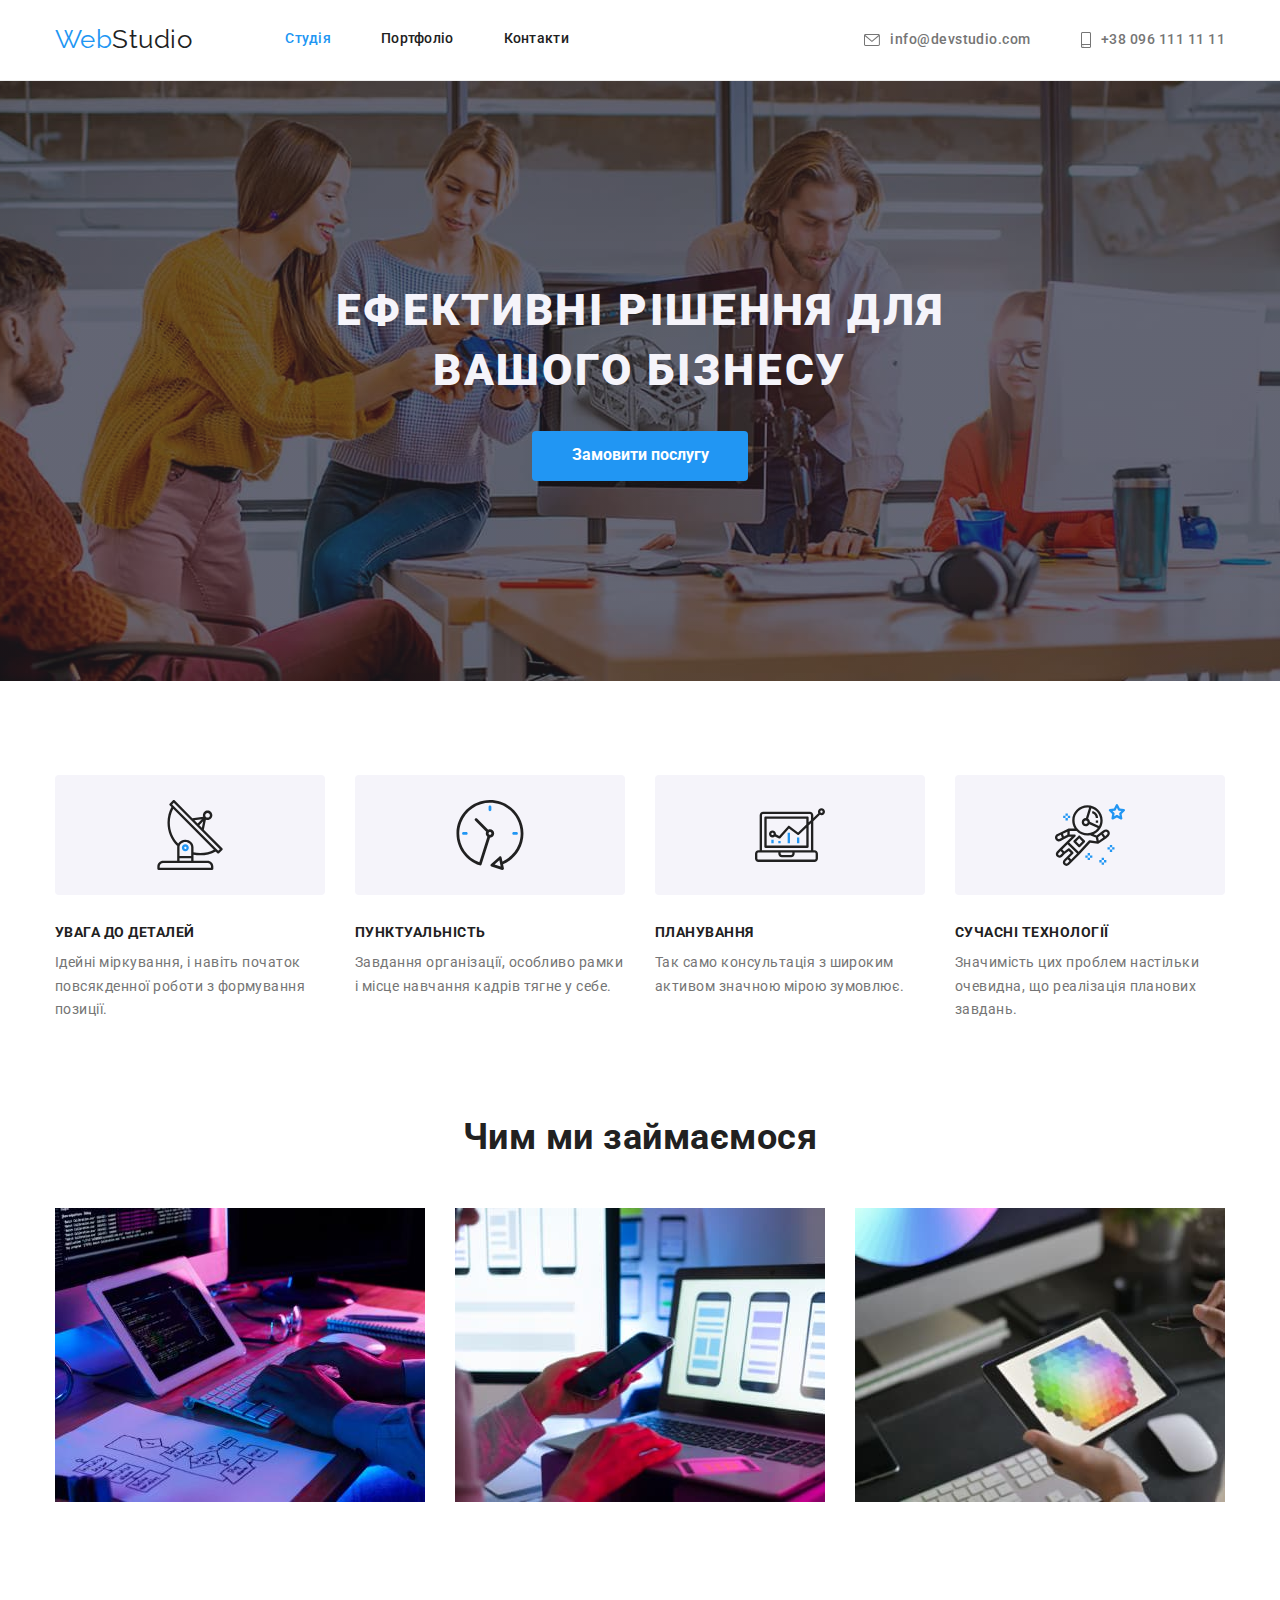
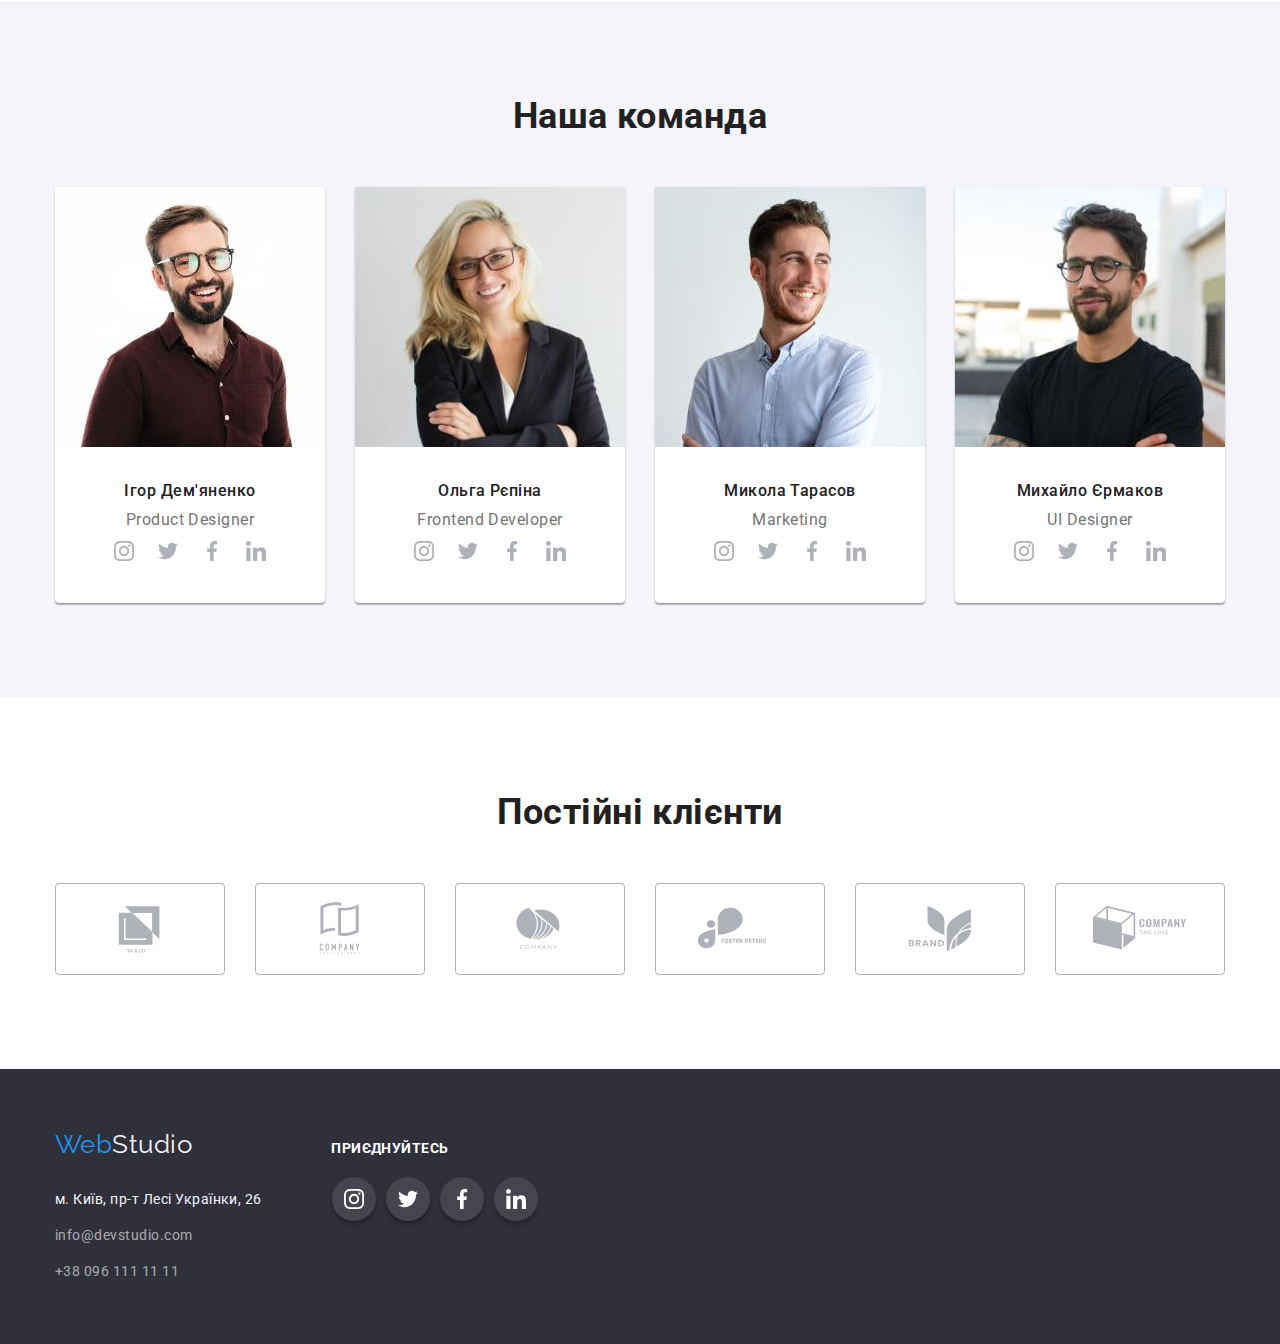
==== index.html @ 3d434c0c "Initial commit" ====
<!DOCTYPE html>
<html lang="uk">
  <head>
    <meta charset="UTF-8" />
    <meta http-equiv="X-UA-Compatible" content="IE=edge" />
    <meta name="viewport" content="width=device-width, initial-scale=1.0" />
    <title>Document</title>
    <link rel="preconnect" href="https://fonts.googleapis.com" />
    <link rel="preconnect" href="https://fonts.gstatic.com" crossorigin />
    <link
      href="https://fonts.googleapis.com/css2?family=Raleway:wght@700&family=Roboto:wght@400;500;700;900&display=swap"
      rel="stylesheet"
    />
    <link
      rel="stylesheet"
      href="https://cdnjs.cloudflare.com/ajax/libs/modern-normalize/1.1.0/modern-normalize.min.css"
    />

    <link rel="stylesheet" href="./css/styles.css" />
  </head>
  <body class="page">
    <!--  Шапка сайту -->

    <header class="page-header">
      <div class="container main-div">
        <nav class="main-nav">
          <a href="index.html" class="logo">Web<span class="log-studio">Studio</span></a>

          <ul class="site-nav list">
            <li class="item"><a href="" class="link current">Студія</a></li>
            <li class="item"><a href="./portfolio.html" class="link">Портфоліо</a></li>
            <li class="item"><a href="" class="link">Контакти</a></li>
          </ul>
        </nav>

        <ul class="contacts list">
          <li class="item">
            <a href="" class="icon-contacts">
              <svg class="icon-envelope">
                <use href="./images/icons.svg#icon-envelop"></use>
              </svg>
              info@devstudio.com
            </a>
            <a href="mailto:info@devstudio.com" class="contacts-link"></a>
          </li>

          <li class="item">
            <a href="" class="icon-contacts">
              <svg class="icon-smartphone">
                <use href="./images/icons.svg#smartphone"></use>
              </svg>
              +38 096 111 11 11
            </a>
            <!-- <a href="tel:+380961111111" class="contacts-link"></a> -->
          </li>
        </ul>
      </div>
    </header>

    <main>
      <!--Hero-->

      <section class="hero">
        <div class="container">
          <h1 class="hero-title">Ефективні рішення для вашого бізнесу</h1>
          <button type="button" class="button-primary">Замовити послугу</button>
        </div>
      </section>
      <!--Управління цілями-->
      <section class="section-feature">
        <div class="container">
          <ul class="feature-list list">
            <li class="item">
              <div class="icon-element">
                <svg class="icon-antenna" width="70px" height="70px">
                  <use href="./images/icons.svg#antenna"></use>
                </svg>
              </div>
              <h2 class="title">УВАГА ДО ДЕТАЛЕЙ</h2>
              <p class="text">
                Ідейні міркування, і навіть початок повсякденної роботи з формування позиції.
              </p>
            </li>
            <li class="item">
              <div class="icon-element">
                <svg class="icon-clock" width="70px">
                  <use href="./images/icons.svg#clock"></use>
                </svg>
              </div>
              <h2 class="title">ПУНКТУАЛЬНІСТЬ</h2>
              <p class="text">
                Завдання організації, особливо рамки і місце навчання кадрів тягне у себе.
              </p>
            </li>
            <li class="item">
              <div class="icon-element">
                <svg class="icon-diagram" width="70px">
                  <use href="./images/icons.svg#diagram"></use>
                </svg>
              </div>
              <h2 class="title">ПЛАНУВАННЯ</h2>
              <p class="text">Так само консультація з широким активом значною мірою зумовлює.</p>
            </li>
            <li class="item">
              <div class="icon-element">
                <svg class="icon-astronaut" width="70px">
                  <use href="./images/icons.svg#astronaut"></use>
                </svg>
              </div>
              <h2 class="title">СУЧАСНІ ТЕХНОЛОГІЇ</h2>
              <p class="text">
                Значимість цих проблем настільки очевидна, що реалізація планових завдань.
              </p>
            </li>
          </ul>
        </div>
      </section>

      <!--Work-->

      <section class="section-work">
        <div class="container">
          <h3 class="section-title">Чим ми займаємося</h3>
          <ul class="work list">
            <li class="item">
              <img src="./images/box_1.jpg" alt="блок-схема" width="370" />
            </li>
            <li class="item">
              <img src="./images/box_2.jpg" alt="застосунок для телефону" width="370" />
            </li>
            <li class="item">
              <img src="./images/box_3.jpg" alt="веб дизайн" width="370" />
            </li>
          </ul>
        </div>
      </section>
      <!--Team-list-->
      <section class="section-team">
        <div class="container">
          <h3 class="section-title">Наша команда</h3>
          <ul class="team-list list">
            <li class="item item-team">
              <img src="./images/img.jpg" alt="Product Designer" width="270" />
              <h3 class="title">Ігор Дем'яненко</h3>
              <p class="text">Product Designer</p>
              <div class="icon-list">
                <a href="" class="icon-social">
                  <svg class="icon-instagram" width="20px">
                    <use href="./images/icons.svg#instagram"></use>
                  </svg>
                </a>
                <a href="" class="icon-social">
                  <svg class="icon-twitter" width="20px">
                    <use href="./images/icons.svg#twitter"></use>
                  </svg>
                </a>
                <a href="" class="icon-social">
                  <svg class="icon-facebook" width="20px">
                    <use href="./images/icons.svg#facebook"></use>
                  </svg>
                </a>
                <a href="" class="icon-social">
                  <svg class="icon-linkedin" width="20px">
                    <use href="./images/icons.svg#linkedin"></use>
                  </svg>
                </a>
              </div>
            </li>
            <li class="item item-team">
              <img src="./images/img_1.jpg" alt="Ольга Рєпіна" width="270" />
              <h3 class="title">Ольга Рєпіна</h3>
              <p class="text">Frontend Developer</p>
              <div class="icon-list">
                <a href="" class="icon-social">
                  <svg class="icon-instagram" width="20px">
                    <use href="./images/icons.svg#instagram"></use>
                  </svg>
                </a>
                <a href="" class="icon-social">
                  <svg class="icon-twitter" width="20px">
                    <use href="./images/icons.svg#twitter"></use>
                  </svg>
                </a>
                <a href="" class="icon-social">
                  <svg class="icon-facebook" width="20px">
                    <use href="./images/icons.svg#facebook"></use>
                  </svg>
                </a>
                <a href="" class="icon-social">
                  <svg class="icon-linkedin" width="20px">
                    <use href="./images/icons.svg#linkedin"></use>
                  </svg>
                </a>
              </div>
            </li>
            <li class="item item-team">
              <img src="./images/img_2.jpg" alt="Микола Тарасов" width="270" />
              <h3 class="title">Микола Тарасов</h3>
              <p class="text">Marketing</p>
              <div class="icon-list">
                <a href="" class="icon-social">
                  <svg class="icon-instagram" width="20px">
                    <use href="./images/icons.svg#instagram"></use>
                  </svg>
                </a>
                <a href="" class="icon-social">
                  <svg class="icon-twitter" width="20px">
                    <use href="./images/icons.svg#twitter"></use>
                  </svg>
                </a>
                <a href="" class="icon-social">
                  <svg class="icon-facebook" width="20px">
                    <use href="./images/icons.svg#facebook"></use>
                  </svg>
                </a>
                <a href="" class="icon-social">
                  <svg class="icon-linkedin" width="20px">
                    <use href="./images/icons.svg#linkedin"></use>
                  </svg>
                </a>
              </div>
            </li>
            <li class="item item-team">
              <img src="./images/img_3.jpg" alt="Михайло Єрмаков" width="270" />
              <h3 class="title">Михайло Єрмаков</h3>
              <p class="text">UI Designer</p>
              <div class="icon-list">
                <a href="" class="icon-social">
                  <svg class="icon-instagram" width="20px">
                    <use href="./images/icons.svg#instagram"></use>
                  </svg>
                </a>
                <a href="" class="icon-social">
                  <svg class="icon-twitter" width="20px">
                    <use href="./images/icons.svg#twitter"></use>
                  </svg>
                </a>
                <a href="" class="icon-social">
                  <svg class="icon-facebook" width="20px">
                    <use href="./images/icons.svg#facebook"></use>
                  </svg>
                </a>
                <a href="" class="icon-social">
                  <svg class="icon-linkedin" width="20px">
                    <use href="./images/icons.svg#linkedin"></use>
                  </svg>
                </a>
              </div>
            </li>
          </ul>
        </div>
      </section>

      <!--Clients-->
      <section class="section-client">
        <div class="container">
          <h3 class="section-title">Постійні клієнти</h3>
          <ul class="client-list list">
            <li class="icon-item">
              <a href="" class="link-icon">
                <svg class="icon-client" width="41px" height="47px">
                  <use href="./images/icons.svg#Client1"></use>
                </svg>
              </a>
            </li>
            <li class="icon-item">
              <a href="" class="link-icon">
                <svg class="icon-client"><use href="./images/icons.svg#Client2"></use></svg>
              </a>
            </li>
            <li class="icon-item">
              <a href="" class="link-icon">
                <svg class="icon-client"><use href="./images/icons.svg#Client3"></use></svg>
              </a>
            </li>
            <li class="icon-item">
              <a href="" class="link-icon">
                <svg class="icon-client"><use href="./images/icons.svg#Client4"></use></svg>
              </a>
            </li>
            <li class="icon-item">
              <a href="" class="link-icon">
                <svg class="icon-client"><use href="./images/icons.svg#Client5"></use></svg>
              </a>
            </li>
            <li class="icon-item">
              <a href="" class="link-icon">
                <svg class="icon-client"><use href="./images/icons.svg#Client6"></use></svg>
              </a>
            </li>
          </ul>
        </div>
      </section>
    </main>
    <!--Футер-->
    <footer class="footer">
      <div class="container">
        <div class="container-address">
          <a href="index.html" class="logo">Web<span class="logo-studio">Studio</span></a>

          <address class="address-title">
            <p class="footer-title">м. Київ, пр-т Лесі Українки, 26</p>
            <ul class="contact list">
              <li class="item">
                <a href="malito:info@devstudio.com" class="contact-link">info@devstudio.com</a>
              </li>
              <li class="item">
                <a href="tel:+380961111111" class="contact-link">+38 096 111 11 11</a>
              </li>
            </ul>
          </address>
        </div>

        <div class="container-icon">
          <p class="text-footer-icon">приєднуйтесь</p>
          <ul class="list-icon-footer list">
            <li class="item-footer-icon">
              <a href="" class="footer-link-icon">
                <svg class="instagramfooter" width="20">
                  <use href="./images/icons.svg#instagramFooter"></use>
                </svg>
              </a>
            </li>
            <li class="item-footer-icon">
              <a href="" class="footer-link-icon">
                <svg class="twitterfooter" width="20">
                  <use href="./images/icons.svg#twitterFooter"></use>
                </svg>
              </a>
            </li>
            <li class="item-footer-icon">
              <a href="" class="footer-link-icon">
                <svg class="facebookfooter" width="20">
                  <use href="./images/icons.svg#facebookFooter"></use>
                </svg>
              </a>
            </li>
            <li class="item-footer-icon">
              <a href="" class="footer-link-icon">
                <svg class="linkedinfooter" width="20">
                  <use href="./images/icons.svg#linkedinFooter"></use>
                </svg>
              </a>
            </li>
          </ul>
        </div>
      </div>
    </footer>
  </body>
</html>
---- css/styles.css ----
html {
  box-sizing: border-box;
}
*,
*::before,
*::after {
  box-sizing: inherit;
}

:root {
  --primary-text-color: #212121;
  --title-text-color: #757575;
  --accent-color: #2196f3;
  --primary-bg-color: #f5f4fa;
}

body {
  background-color: #ffffff;
  color: var(--primary-text-color);
  font-family: 'Roboto', sans-serif;
  letter-spacing: 0.03em;
}
/* Утіліти */

.list {
  padding: 0;
  margin: 0;
  list-style: none;
}

/* колір основного тексту чорний #212121 */
/* другорядний колір тексту білий #FFFFFF */
/* другорядний колір тексту #757575 */
/* другорядний колір тексту rgba(255, 255, 255, 0.6) */
/* акцент Голубий #2196F3 */

.container {
  padding-right: 15px;
  padding-left: 15px;
  margin-left: auto;
  margin-right: auto;
  width: 1200px;
}

.page-header {
  background-color: #ffffff;
  border-bottom: 1px solid #ececec;
}

/* Main div */
.main-div {
  display: flex;
  align-items: center;
}
.main-nav {
  display: flex;
  padding-top: 24px;
  padding-bottom: 25px;
  align-items: center;
}
/* Site nav */

.logo {
  color: var(--accent-color);
  font-family: 'Raleway', cursive;
  font-size: 26px;
  line-height: 1.19;
  text-decoration: none;
}
.log-studio {
  color: var(--primary-text-color);
}
.link {
  text-decoration: none;
}
.site-nav {
  display: flex;
  margin-left: 93px;
}
.site-nav .item {
  margin-right: 50px;
}

.site-nav .link {
  display: flex;

  color: var(--primary-text-color);
  font-family: inherit;
  font-weight: 500;
  font-size: 14px;
  line-height: 1.14;
  letter-spacing: 0.02em;
  text-decoration: none;
}
.site-nav .link:hover,
.site-nav .link:focus {
  color: var(--accent-color);
}

.site-nav .link.current {
  color: var(--accent-color);
}

/* Contacts */

.contacts {
  display: flex;
  align-items: center;
  margin-left: auto;
  cursor: pointer;
}
.contacts .item + .item {
  margin-left: 50px;
}

.icon-contacts {
  display: flex;
  align-items: center;
  color: var(--title-text-color);
  fill: var(--title-text-color);
  font-family: inherit;
  font-weight: 500;
  font-size: 14px;
  line-height: 1.14;
  letter-spacing: 2%;
  text-decoration: none;
}
/* .contacts .contacts-link:hover,
.contacts .contacts-link:focus {
  color: var(--accent-color);
} */
/* .contacts .item {
  display: flex;
  align-items: center;
} */
/* .contacts .item:hover {
  color: var(--accent-color);
} */
/* .item .contacts-link {
  fill: var(--title-text-color);
} */
/* .icon-envelope:hover,
.icon-envelope:focus {
  fill: var(--accent-color);
} */

.icon-contacts:hover {
  fill: var(--accent-color);
}
.icon-contacts .icon-envelop:hover {
  fill: var(--accent-color);
}

.icon-contacts .icon-smartphone:hover {
  fill: var(--accent-color);
}
.icon-contacts:hover {
  color: var(--accent-color);
}
.icon-smartphone {
  fill: #757575;
  margin-right: 10px;
  width: 10px;
  height: 16px;
}
.icon-envelope {
  fill: #757575;
  margin-right: 10px;
  width: 16px;
  height: 12px;
}

/* .contacts .item {
  display: flex;
  align-items: center;
  justify-content: center;
} */

/* hero*/
.hero {
  padding-bottom: 200px;
  padding-top: 200px;
  margin-top: 0;
  text-align: center;
  background-color: #2f303a;
  max-width: 1600px;
  height: 600px;
  margin-left: auto;
  margin-right: auto;
  background-image: linear-gradient(to right, rgba(47, 48, 58, 0.4), rgba(47, 48, 58, 0.4)),
    url('../images/hero.jpg');

  background-repeat: no-repeat;
  background-position: center;
  background-size: cover;
}
.hero .container {
  /* background-color: #2f303a; */
}

.hero-title {
  display: block;
  margin: 0 auto 30px;
  max-width: 696px;

  text-align: center;

  color: var(--primary-bg-color);
  font-weight: 900;
  font-size: 44px;
  line-height: 1.36;

  letter-spacing: 0.06em;
  text-transform: uppercase;
}

/* Button */

.button-primary {
  display: inline-block;
  width: 216px;
  height: 50px;

  border-radius: 4px;
  text-align: center;
  border: 1px solid transparent;

  color: #ffffff;
  background-color: var(--accent-color);
  font-weight: 700;
  font-size: 16px;
  line-height: 1.9;
}

.button-primary:hover,
.button-primary:focus {
  background-color: #188ce8;
  color: #ffffff;
  cursor: pointer;
}

/* section */

/* Управління цілями */
.section-feature {
  padding-top: 94px;
}
.container .feature-list {
  display: flex;
}
.icon-element {
  display: flex;
  justify-content: center;
  align-items: center;
  margin-bottom: 30px;
  width: 270px;
  height: 120px;
  background: #f5f4fa;
  border-radius: 4px;
}

/* feature-list */

.feature-list .item {
}

.feature-list .item:not(:last-child) {
  margin-right: 30px;
}

.feature-list .title {
  margin-top: 0;
  margin-bottom: 10px;
  color: var(--primary-text-color);
  font-size: 14px;
  line-height: 1.14;
}
.feature-list .text {
  margin: 0;
  color: var(--title-text-color);
  font-size: 14px;
  line-height: 1.7;
}
/* work */

.section-work {
  padding-top: 94px;
  padding-bottom: 94px;
}
.section-work .section-title {
  margin-top: 0;
  margin-bottom: 50px;
  font-size: 36px;
  line-height: 1.17;
  text-align: center;
}

.container .work {
  display: inline-flex;
  width: 370px;
}
.work .item:not(:last-child) {
  margin-right: 30px;
}

/* team-list */

.section-team {
  padding-top: 94px;
  padding-bottom: 94px;
  background-color: #f5f4fa;
}

.section-team .section-title {
  margin-top: 0;
  margin-bottom: 50px;
  font-size: 36px;
  line-height: 1.17;
  text-align: center;
}
.item-team {
  text-align: center;
  background: #ffffff;
  box-shadow: 0px 1px 3px rgba(0, 0, 0, 0.12), 0px 1px 1px rgba(0, 0, 0, 0.14),
    0px 2px 1px rgba(0, 0, 0, 0.2);
  border-radius: 0px 0px 4px 4px;
}
.icon-list {
  display: flex;
  justify-content: center;
  align-items: center;
}
.icon-list:not(:first child) {
  margin-left: 10px;
}
.icon-social {
  display: flex;
  justify-content: center;
  align-items: center;
  width: 44px;
  height: 44px;
  border-radius: 50%;
  cursor: pointer;
  fill: #afb1b8;
  background-color: #ffffff;
}
.icon-social:hover,
.icon-social:focus {
  fill: #ffffff;
  background-color: var(--accent-color);
}

.team-list .item {
  padding-bottom: 30px;
  background-color: #ffffff;
  align-items: center;
}

.team-list .title {
  margin-top: 30px;
  margin-bottom: 10px;
  text-align: center;

  color: var(--primary-text-color);
  font-weight: 500;
  font-size: 16px;
  line-height: 1.19;
}
.team-list .text {
  margin: 0;
  color: var(--title-text-color);
  font-size: 16px;
  line-height: 1.19;
  text-align: center;
}

.container .team-list {
  width: 270px;
  display: inline-flex;
}

.team-list .item:not(:last-child) {
  margin-right: 30px;
}
/* Постійні клієнти */

.section-client {
  padding-top: 94px;
  padding-bottom: 94px;
}
.section-client .container {
  /* display: flex;
  justify-content: center;
  align-items: center; */
}

.section-client .section-title {
  margin-top: 0;
  margin-bottom: 50px;
  font-size: 36px;
  line-height: 1.17;
  text-align: center;
}
.client-list {
  display: flex;
  justify-content: center;
  align-items: center;
}
.link-icon {
  display: flex;
  justify-content: center;
  align-items: center;
  width: 170px;
  height: 92px;
  border: 1px solid #afb1b8;
  border-radius: 4px;
}

.icon-client {
  width: 106px;
  height: 60px;
  fill: #afb1b8;
}
.link-icon:hover svg {
  fill: var(--accent-color);
  /* border: 1px solid #2196f3; */
}
.link-icon:hover {
  border: 1px solid var(--accent-color);
}

.client-list .icon-item:not(:last-child) {
  margin-right: 30px;
}

/* Footer */
.footer {
  padding-top: 60px;
  padding-bottom: 60px;
  background-color: #2f303a;
}

.footer .logo {
  /* margin: 0px 0px 28px; */
  color: var(--accent-color);
  font-family: 'Raleway', cursive;
  font-size: 26px;
  line-height: 1.19;
  text-decoration: none;
}

.logo-studio {
  color: var(--primary-bg-color);
}

.footer .container {
  display: flex;
  align-items: baseline;
  display: block;
  background-color: #2f303a;
}

.footer .logo {
  width: 145px;
}
.footer-title {
  margin-top: 0;
  margin-bottom: 12px;
  font-style: normal;
  font-size: 14px;
  line-height: 1.7;
  color: var(--primary-bg-color);
}
.address-title {
  margin-top: 28px;
  font-style: normal;
}

.contact .contact-link {
  font-size: 14px;
  line-height: 1.7;
  color: rgba(255, 255, 255, 0.6);
  text-decoration: none;
  margin-bottom: 60px;
}
.contact .contact-link:hover,
.contact .contact-link:focus {
  color: var(--accent-color);
}
.contact .item:not(:last-child) {
  margin-bottom: 12px;
}
/* Footer Icon */
.footer .container {
  display: flex;
}
/* .footer-main {
  display: flex;
  margin-right: 70px;
  align-items: baseline;
} */

.container-icon {
  margin-left: 70px;
}

.text-footer-icon {
  margin-top: 0px;
  font-weight: 700;
  display: inline-flex;
  align-items: center;
  justify-content: center;
  margin-bottom: 20px;
  font-size: 14px;
  line-height: 1.14;
  letter-spacing: 0.03em;
  text-transform: uppercase;
  color: #ffffff;
  width: 116px;
}
.list-icon-footer {
  display: flex;
}

.item-footer-icon:not(:last-child) {
  margin-right: 10px;
}

.footer-link-icon {
  /* margin-left: 70px; */
  display: flex;
  align-items: center;
  justify-content: center;

  width: 44px;
  height: 44px;
  color: white;
  background-color: rgba(255, 255, 255, 0.1);
  border-radius: 50%;
  box-shadow: 0px 4px 4px rgba(0, 0, 0, 0.25);
  cursor: pointer;
  fill: #fff;
}
.footer-link-icon:hover,
.footer-link-icon:hover {
  background-color: var(--accent-color);
}
/* .instagramFotter {
  fill: currentColor;
} */

/* Portfolio */

.section-portfolio {
  padding-top: 94px;
  padding-bottom: 94px;
  color: var(--primary-text-color);
}

.potfolio-btns {
  margin-bottom: 30px;
  display: flex;
  justify-content: center;
}
.potfolio-btns .item {
  margin-right: 8px;
  text-align: center;
  min-width: 73px;
  /* padding: 6px 22px; */
  border-radius: 4px;

  background-color: #f5f4fa;
}

.highlighter {
  padding: 6px 22px;
  border: 1px solid transparent;
  font-weight: 500;
  font-size: 16px;
  line-height: 1.6;
  text-align: center;
  background-color: #f5f4fa;
  color: var(--primary-text-color);
}
.potfolio-btns .highlighter:hover,
.potfolio-btns .highlighter:focus {
  background-color: var(--accent-color);
  color: var(--primary-bg-color);
  cursor: pointer;
  border-radius: 4px;
  border: 1px solid transparent;
  filter: drop-shadow(2px 0px 2px rgba(0, 0, 0, 0.12));
  filter: drop-shadow(1px 0px 3px rgba(0, 0, 0, 0.1));
  filter: drop-shadow(2px 0px 1px rgba(0, 0, 0, 0.08));
}

.projects {
  display: flex;
  flex-wrap: wrap;
}
.projects-link {
  text-decoration: none;
}

.projects .item {
  width: 370px;
  margin-right: 30px;
  margin-bottom: 30px;
}
.projects .item :hover,
.projects .item :focus {
  filter: drop-shadow(6px 1px 4px rgba(0, 0, 0, 0.16));
  filter: drop-shadow(4px 0px 4px rgba(0, 0, 0, 0.06));
  filter: drop-shadow(1px 0px 1px rgba(0, 0, 0, 0.12));
}

.card-border {
  padding: 20px 24px;
  border-left: 1px solid #eeeeee;
  border-right: 1px solid #eeeeee;
  border-bottom: 1px solid #eeeeee;
}

.projects .item:nth-child(3n) {
  margin-right: 0;
}
.projects .item:nth-last-child(-n + 3) {
  margin-bottom: 0;
}

/* Альтернатива */

/* calc ( 100% -кол-во маржинов в строке *значение маржина)/ кол-во єлементов в строке
width: calc (100%-60px)/3; 
margin-right:30px;
margin-left: 30px;*/
/* .preview .item:not(:nth-child(3)) {
  margin-right: 30px;
} */
/* .preview .item:not(:nth-last-child(-n + 3)) {
  margin-bottom: 30px;
} */

.projects .title {
  margin-top: 0;
  margin-bottom: 4px;
  color: var(--primary-text-color);
  font-size: 18px;
  line-height: 2;
  letter-spacing: 0.06em;
}
.projects .text {
  margin: 0 24px 0 0;
  color: var(--title-text-color);
  font-size: 16px;
  line-height: 1.9;
}
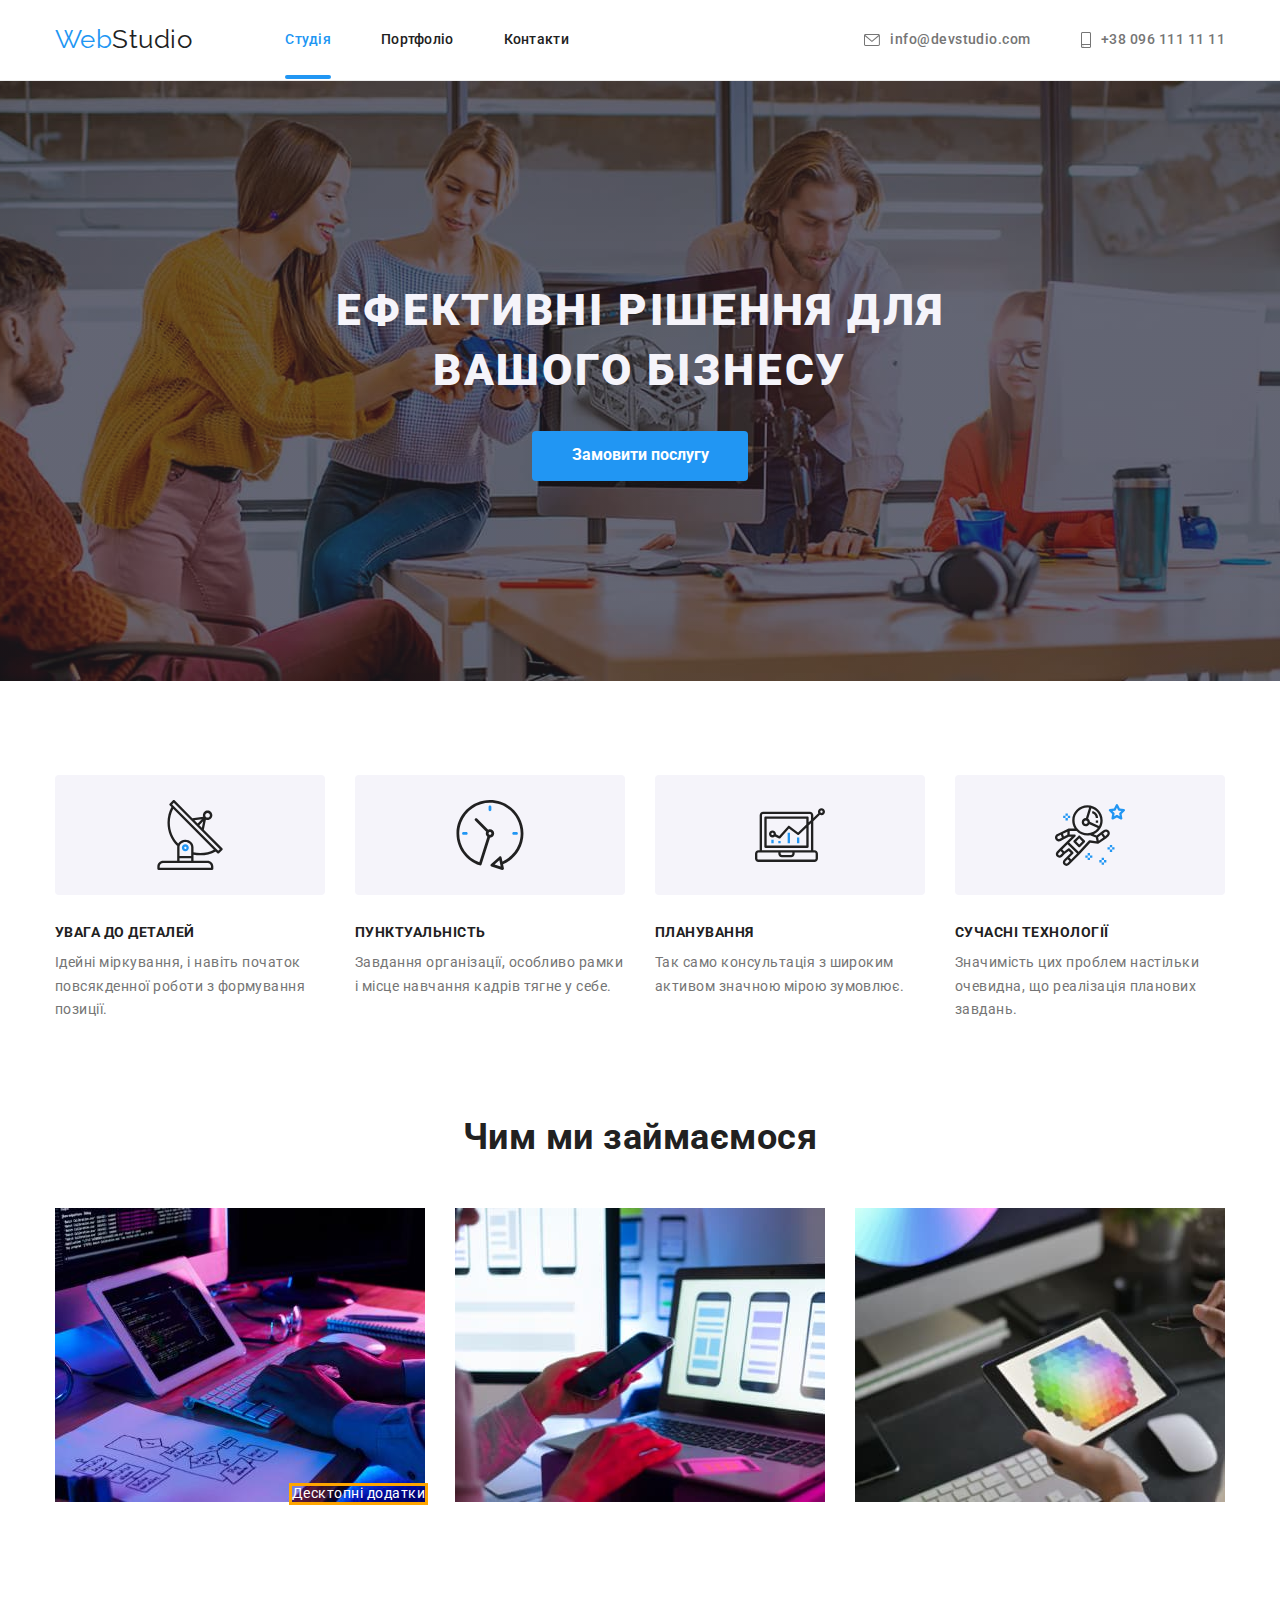
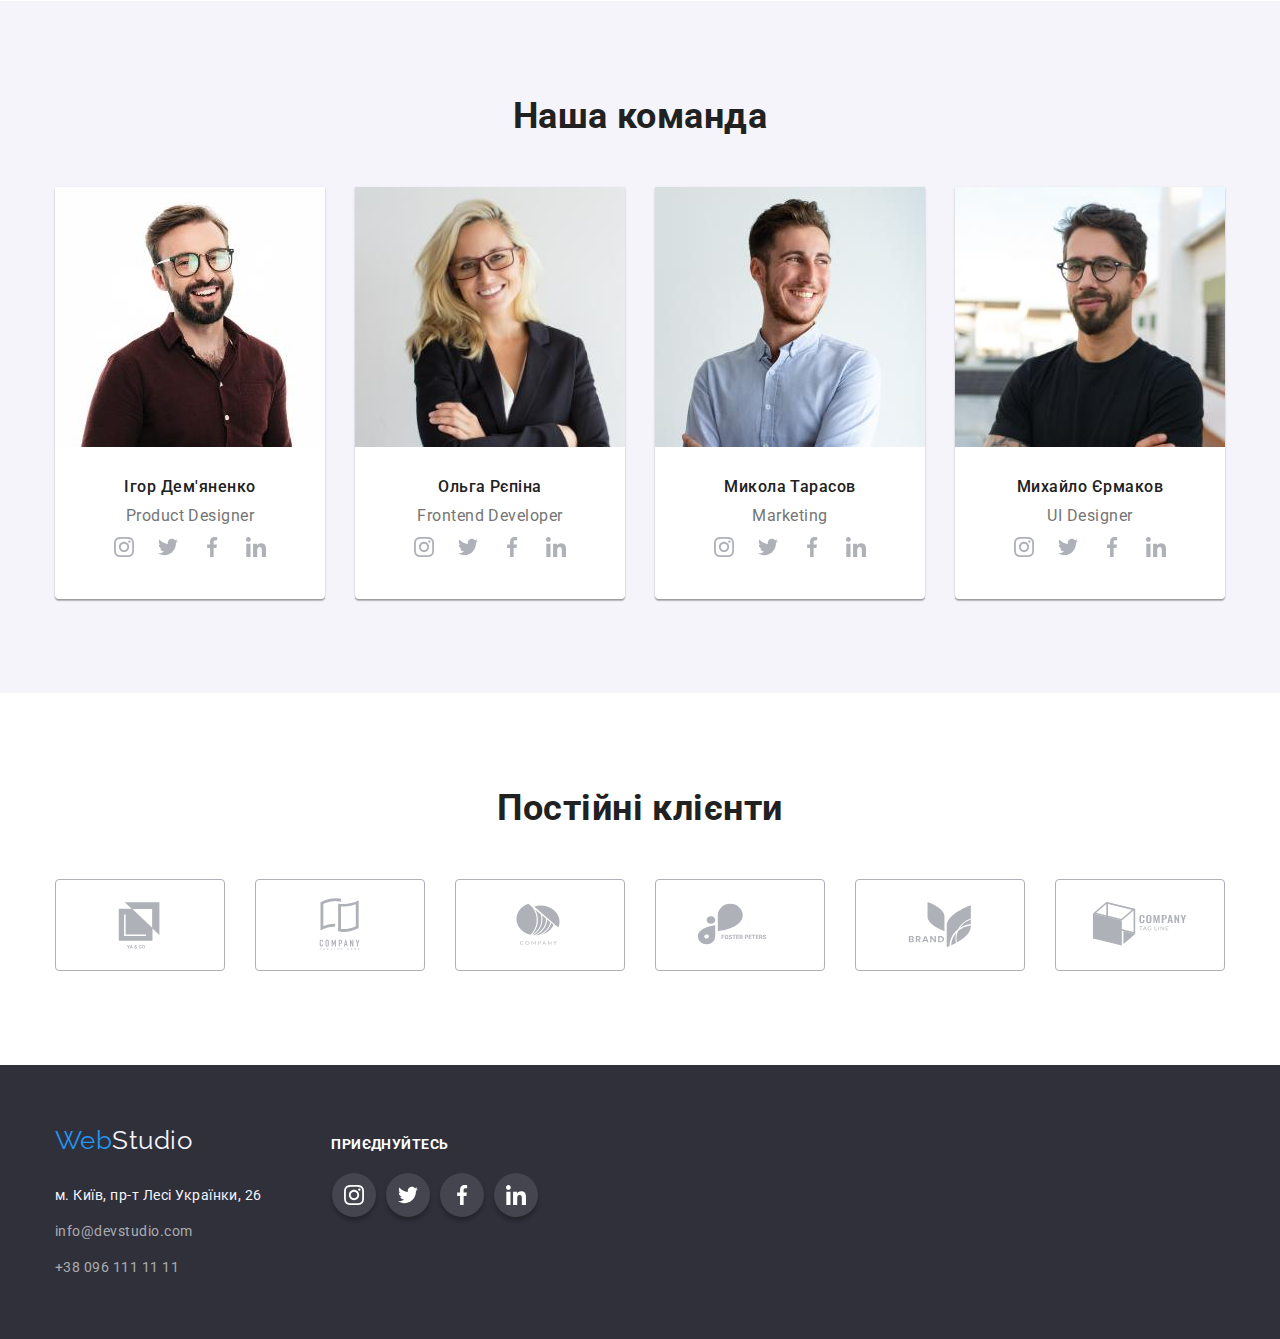
==== commit cc367f31: "делает модал портфолио" ====
--- a/index.html
+++ b/index.html
@@ -63,7 +63,15 @@
       <section class="hero">
         <div class="container">
           <h1 class="hero-title">Ефективні рішення для вашого бізнесу</h1>
-          <button type="button" class="button-primary">Замовити послугу</button>
+          <button data-modal-open type="button" class="button-primary">Замовити послугу</button>
+          <div class="backdrop is-hidden" data-modal>
+            <div class="modal">
+              <svg data-modal-close class="icon-close" width="30px" height="30px">
+                <use href="./images/icons.svg#icon-close"></use>
+              </svg>
+              <!-- <button></button> -->
+            </div>
+          </div>
         </div>
       </section>
       <!--Управління цілями-->
@@ -83,7 +91,7 @@
             </li>
             <li class="item">
               <div class="icon-element">
-                <svg class="icon-clock" width="70px">
+                <svg class="icon-clock" width="70px" height="70px">
                   <use href="./images/icons.svg#clock"></use>
                 </svg>
               </div>
@@ -94,7 +102,7 @@
             </li>
             <li class="item">
               <div class="icon-element">
-                <svg class="icon-diagram" width="70px">
+                <svg class="icon-diagram" width="70px" height="70px">
                   <use href="./images/icons.svg#diagram"></use>
                 </svg>
               </div>
@@ -103,7 +111,7 @@
             </li>
             <li class="item">
               <div class="icon-element">
-                <svg class="icon-astronaut" width="70px">
+                <svg class="icon-astronaut" width="70px" height="70px">
                   <use href="./images/icons.svg#astronaut"></use>
                 </svg>
               </div>
@@ -123,13 +131,18 @@
           <h3 class="section-title">Чим ми займаємося</h3>
           <ul class="work list">
             <li class="item">
-              <img src="./images/box_1.jpg" alt="блок-схема" width="370" />
+              <div class="work-box">
+                <img src="./images/box_1.jpg" alt="блок-схема" width="370" />
+                <span class="work-text">Десктопні додатки</span>
+              </div>
             </li>
             <li class="item">
               <img src="./images/box_2.jpg" alt="застосунок для телефону" width="370" />
+              <!-- <span>Мобільні додатки</span> -->
             </li>
             <li class="item">
               <img src="./images/box_3.jpg" alt="веб дизайн" width="370" />
+              <!-- <span>Дизайнерські рішення</span> -->
             </li>
           </ul>
         </div>
@@ -145,22 +158,22 @@
               <p class="text">Product Designer</p>
               <div class="icon-list">
                 <a href="" class="icon-social">
-                  <svg class="icon-instagram" width="20px">
+                  <svg class="icon-instagram" width="20px" height="20px">
                     <use href="./images/icons.svg#instagram"></use>
                   </svg>
                 </a>
                 <a href="" class="icon-social">
-                  <svg class="icon-twitter" width="20px">
+                  <svg class="icon-twitter" width="20px" height="20px">
                     <use href="./images/icons.svg#twitter"></use>
                   </svg>
                 </a>
                 <a href="" class="icon-social">
-                  <svg class="icon-facebook" width="20px">
+                  <svg class="icon-facebook" width="20px" height="20px">
                     <use href="./images/icons.svg#facebook"></use>
                   </svg>
                 </a>
                 <a href="" class="icon-social">
-                  <svg class="icon-linkedin" width="20px">
+                  <svg class="icon-linkedin" width="20px" height="20px">
                     <use href="./images/icons.svg#linkedin"></use>
                   </svg>
                 </a>
@@ -172,22 +185,22 @@
               <p class="text">Frontend Developer</p>
               <div class="icon-list">
                 <a href="" class="icon-social">
-                  <svg class="icon-instagram" width="20px">
+                  <svg class="icon-instagram" width="20px" height="20px">
                     <use href="./images/icons.svg#instagram"></use>
                   </svg>
                 </a>
                 <a href="" class="icon-social">
-                  <svg class="icon-twitter" width="20px">
+                  <svg class="icon-twitter" width="20px" height="20px">
                     <use href="./images/icons.svg#twitter"></use>
                   </svg>
                 </a>
                 <a href="" class="icon-social">
-                  <svg class="icon-facebook" width="20px">
+                  <svg class="icon-facebook" width="20px" height="20px">
                     <use href="./images/icons.svg#facebook"></use>
                   </svg>
                 </a>
                 <a href="" class="icon-social">
-                  <svg class="icon-linkedin" width="20px">
+                  <svg class="icon-linkedin" width="20px" height="20px">
                     <use href="./images/icons.svg#linkedin"></use>
                   </svg>
                 </a>
@@ -199,22 +212,22 @@
               <p class="text">Marketing</p>
               <div class="icon-list">
                 <a href="" class="icon-social">
-                  <svg class="icon-instagram" width="20px">
+                  <svg class="icon-instagram" width="20px" height="20px">
                     <use href="./images/icons.svg#instagram"></use>
                   </svg>
                 </a>
                 <a href="" class="icon-social">
-                  <svg class="icon-twitter" width="20px">
+                  <svg class="icon-twitter" width="20px" height="20px">
                     <use href="./images/icons.svg#twitter"></use>
                   </svg>
                 </a>
                 <a href="" class="icon-social">
-                  <svg class="icon-facebook" width="20px">
+                  <svg class="icon-facebook" width="20px" height="20px">
                     <use href="./images/icons.svg#facebook"></use>
                   </svg>
                 </a>
                 <a href="" class="icon-social">
-                  <svg class="icon-linkedin" width="20px">
+                  <svg class="icon-linkedin" width="20px" height="20px">
                     <use href="./images/icons.svg#linkedin"></use>
                   </svg>
                 </a>
@@ -226,22 +239,22 @@
               <p class="text">UI Designer</p>
               <div class="icon-list">
                 <a href="" class="icon-social">
-                  <svg class="icon-instagram" width="20px">
+                  <svg class="icon-instagram" width="20px" height="20px">
                     <use href="./images/icons.svg#instagram"></use>
                   </svg>
                 </a>
                 <a href="" class="icon-social">
-                  <svg class="icon-twitter" width="20px">
+                  <svg class="icon-twitter" width="20px" height="20px">
                     <use href="./images/icons.svg#twitter"></use>
                   </svg>
                 </a>
                 <a href="" class="icon-social">
-                  <svg class="icon-facebook" width="20px">
+                  <svg class="icon-facebook" width="20px" height="20px">
                     <use href="./images/icons.svg#facebook"></use>
                   </svg>
                 </a>
                 <a href="" class="icon-social">
-                  <svg class="icon-linkedin" width="20px">
+                  <svg class="icon-linkedin" width="20px" height="20px">
                     <use href="./images/icons.svg#linkedin"></use>
                   </svg>
                 </a>
@@ -265,27 +278,37 @@
             </li>
             <li class="icon-item">
               <a href="" class="link-icon">
-                <svg class="icon-client"><use href="./images/icons.svg#Client2"></use></svg>
-              </a>
-            </li>
-            <li class="icon-item">
-              <a href="" class="link-icon">
-                <svg class="icon-client"><use href="./images/icons.svg#Client3"></use></svg>
-              </a>
-            </li>
-            <li class="icon-item">
-              <a href="" class="link-icon">
-                <svg class="icon-client"><use href="./images/icons.svg#Client4"></use></svg>
-              </a>
-            </li>
-            <li class="icon-item">
-              <a href="" class="link-icon">
-                <svg class="icon-client"><use href="./images/icons.svg#Client5"></use></svg>
-              </a>
-            </li>
-            <li class="icon-item">
-              <a href="" class="link-icon">
-                <svg class="icon-client"><use href="./images/icons.svg#Client6"></use></svg>
+                <svg class="icon-client" width="41px" height="47px">
+                  <use href="./images/icons.svg#Client2"></use>
+                </svg>
+              </a>
+            </li>
+            <li class="icon-item">
+              <a href="" class="link-icon">
+                <svg class="icon-client" width="41px" height="47px">
+                  <use href="./images/icons.svg#Client3"></use>
+                </svg>
+              </a>
+            </li>
+            <li class="icon-item">
+              <a href="" class="link-icon">
+                <svg class="icon-client" width="41px" height="47px">
+                  <use href="./images/icons.svg#Client4"></use>
+                </svg>
+              </a>
+            </li>
+            <li class="icon-item">
+              <a href="" class="link-icon">
+                <svg class="icon-client" width="41px" height="47px">
+                  <use href="./images/icons.svg#Client5"></use>
+                </svg>
+              </a>
+            </li>
+            <li class="icon-item">
+              <a href="" class="link-icon">
+                <svg class="icon-client" width="41px" height="47px">
+                  <use href="./images/icons.svg#Client6"></use>
+                </svg>
               </a>
             </li>
           </ul>
@@ -316,28 +339,28 @@
           <ul class="list-icon-footer list">
             <li class="item-footer-icon">
               <a href="" class="footer-link-icon">
-                <svg class="instagramfooter" width="20">
+                <svg class="instagramfooter" width="20" height="20px">
                   <use href="./images/icons.svg#instagramFooter"></use>
                 </svg>
               </a>
             </li>
             <li class="item-footer-icon">
               <a href="" class="footer-link-icon">
-                <svg class="twitterfooter" width="20">
+                <svg class="twitterfooter" width="20" height="20px">
                   <use href="./images/icons.svg#twitterFooter"></use>
                 </svg>
               </a>
             </li>
             <li class="item-footer-icon">
               <a href="" class="footer-link-icon">
-                <svg class="facebookfooter" width="20">
+                <svg class="facebookfooter" width="20" height="20px">
                   <use href="./images/icons.svg#facebookFooter"></use>
                 </svg>
               </a>
             </li>
             <li class="item-footer-icon">
               <a href="" class="footer-link-icon">
-                <svg class="linkedinfooter" width="20">
+                <svg class="linkedinfooter" width="20" height="20px">
                   <use href="./images/icons.svg#linkedinFooter"></use>
                 </svg>
               </a>
@@ -346,5 +369,8 @@
         </div>
       </div>
     </footer>
+    <!-- <button>Замовити послугу</button> -->
+
+    <script src="./js/modal.js"></script>
   </body>
 </html>
--- a/css/styles.css
+++ b/css/styles.css
@@ -12,6 +12,7 @@
   --title-text-color: #757575;
   --accent-color: #2196f3;
   --primary-bg-color: #f5f4fa;
+  --timing-function: cubic-bezier(0.4, 0, 0.2, 1);
 }
 
 body {
@@ -19,6 +20,9 @@
   color: var(--primary-text-color);
   font-family: 'Roboto', sans-serif;
   letter-spacing: 0.03em;
+}
+img {
+  display: block;
 }
 /* Утіліти */
 
@@ -52,12 +56,25 @@
   display: flex;
   align-items: center;
 }
+
 .main-nav {
   display: flex;
+
   padding-top: 24px;
   padding-bottom: 25px;
   align-items: center;
 }
+/* .main-nav .link::after {
+  display: flex;
+  position: absolute;
+  width: 100%;
+  height: 4px;
+  background-color: #2196f3;
+  border-radius: 2px;
+  bottom: 0;
+  left: 0;
+} */
+
 /* Site nav */
 
 .logo {
@@ -70,9 +87,7 @@
 .log-studio {
   color: var(--primary-text-color);
 }
-.link {
-  text-decoration: none;
-}
+
 .site-nav {
   display: flex;
   margin-left: 93px;
@@ -81,8 +96,9 @@
   margin-right: 50px;
 }
 
-.site-nav .link {
-  display: flex;
+.link {
+  position: relative;
+  padding-bottom: 32px;
 
   color: var(--primary-text-color);
   font-family: inherit;
@@ -92,13 +108,49 @@
   letter-spacing: 0.02em;
   text-decoration: none;
 }
+.link::after {
+  content: '';
+  position: absolute;
+  left: 0;
+  bottom: 0;
+  width: 100%;
+  height: 4px;
+  border-radius: 2px;
+  background-color: var(--accent-color);
+  transform: scaleX(0);
+  transition: transform 250ms var(--timing-function);
+}
+.link:hover::after {
+  /* opacity: 1; */
+  transform: scaleX(1);
+}
+
 .site-nav .link:hover,
 .site-nav .link:focus {
   color: var(--accent-color);
 }
 
-.site-nav .link.current {
+.link.current {
+  position: relative;
+  padding-bottom: 32px;
+  font-family: inherit;
+  font-weight: 500;
+  font-size: 14px;
+  line-height: 1.14;
+  letter-spacing: 0.02em;
+  text-decoration: none;
   color: var(--accent-color);
+}
+.link.current::after {
+  content: '';
+  position: absolute;
+  left: 0;
+  bottom: 0;
+  width: 100%;
+  height: 4px;
+  border-radius: 2px;
+  background-color: var(--accent-color);
+  transform: scaleX(1);
 }
 
 /* Contacts */
@@ -158,13 +210,13 @@
   color: var(--accent-color);
 }
 .icon-smartphone {
-  fill: #757575;
+  /* fill: #757575; */
   margin-right: 10px;
   width: 10px;
   height: 16px;
 }
 .icon-envelope {
-  fill: #757575;
+  /* fill: #757575; */
   margin-right: 10px;
   width: 16px;
   height: 12px;
@@ -238,7 +290,42 @@
   color: #ffffff;
   cursor: pointer;
 }
-
+.backdrop {
+  position: fixed;
+  top: 0;
+  left: 0;
+  min-width: 100%;
+  height: 1024px;
+  background-color: rgba(0, 0, 0, 0.2);
+}
+
+.backdrop.is-hidden {
+  visibility: hidden;
+  opacity: 0;
+  pointer-events: none;
+}
+
+.modal {
+  position: absolute;
+  top: 50%;
+  left: 50%;
+  transform: translate(-50%, -50%);
+  /* display: flex; */
+  width: 528px;
+  height: 581px;
+
+  background-color: #ffffff;
+}
+.icon-close {
+  position: absolute;
+  top: 0;
+  right: 0;
+  /* fill: #ffffff; */
+  stroke: rgba(0, 0, 0, 0.1);
+  /* fill #000000; */
+
+  border: 1px;
+}
 /* section */
 
 /* Управління цілями */
@@ -277,6 +364,7 @@
 }
 .feature-list .text {
   margin: 0;
+
   color: var(--title-text-color);
   font-size: 14px;
   line-height: 1.7;
@@ -301,6 +389,26 @@
 }
 .work .item:not(:last-child) {
   margin-right: 30px;
+}
+.work-box {
+  position: relative;
+  /* display: flex;
+  justify-content: center;
+  align-items: center; */
+}
+
+.work-text {
+  position: absolute;
+  bottom: 0;
+  right: 0;
+
+  font-size: 14px;
+  line-height: 1.14;
+  /* align: Center; */
+  color: #ffffff;
+  outline: 3px solid orange;
+  /* width: 370px;
+  position: relative; */
 }
 
 /* team-list */
@@ -343,6 +451,10 @@
   cursor: pointer;
   fill: #afb1b8;
   background-color: #ffffff;
+  transition: background-color 250ms cubic-bezier(0.4, 0, 0.2, 1) fill 250ms
+    cubic-bezier(0.4, 0, 0.2, 1);
+  /* transition-duration: ;
+  transition-timing-function: ; */
 }
 .icon-social:hover,
 .icon-social:focus {
@@ -414,6 +526,11 @@
   height: 92px;
   border: 1px solid #afb1b8;
   border-radius: 4px;
+  transition: background-color 250ms cubic-bezier(0.4, 0, 0.2, 1),
+    fill 250ms cubic-bezier(0.4, 0, 0.2, 1);
+  /* transition-property: background-color;
+  transition-duration: 250ms;
+  transition-timing-function: cubic-bezier(0.4, 0, 0.2, 1); */
 }
 
 .icon-client {
@@ -540,14 +657,13 @@
   box-shadow: 0px 4px 4px rgba(0, 0, 0, 0.25);
   cursor: pointer;
   fill: #fff;
+  transition: background-color 250ms cubic-bezier(0.4, 0, 0.2, 1),
+    fill 250ms cubic-bezier(0.4, 0, 0.2, 1);
 }
 .footer-link-icon:hover,
 .footer-link-icon:hover {
   background-color: var(--accent-color);
 }
-/* .instagramFotter {
-  fill: currentColor;
-} */
 
 /* Portfolio */
 
@@ -613,7 +729,15 @@
   filter: drop-shadow(4px 0px 4px rgba(0, 0, 0, 0.06));
   filter: drop-shadow(1px 0px 1px rgba(0, 0, 0, 0.12));
 }
-
+.projects-text {
+  padding: 63px 24px;
+  margin: 0;
+  width: 322px;
+  height: 168px;
+  font-size: 18px;
+  line-height: 1.5;
+  color: #ffffff;
+}
 .card-border {
   padding: 20px 24px;
   border-left: 1px solid #eeeeee;
@@ -626,6 +750,24 @@
 }
 .projects .item:nth-last-child(-n + 3) {
   margin-bottom: 0;
+}
+.projects-box {
+  position: relative;
+  overflow: hidden;
+}
+
+.projects-overlay {
+  position: absolute;
+  top: 0;
+  left: 0;
+  width: 100%;
+  height: 100%;
+  transform: translateY(100%);
+  background-color: rgba(33, 150, 243, 0.9);
+  transition: transform 250ms var(--timing-function);
+}
+.projects-box:hover .projects-overlay {
+  transform: translateY(0);
 }
 
 /* Альтернатива */
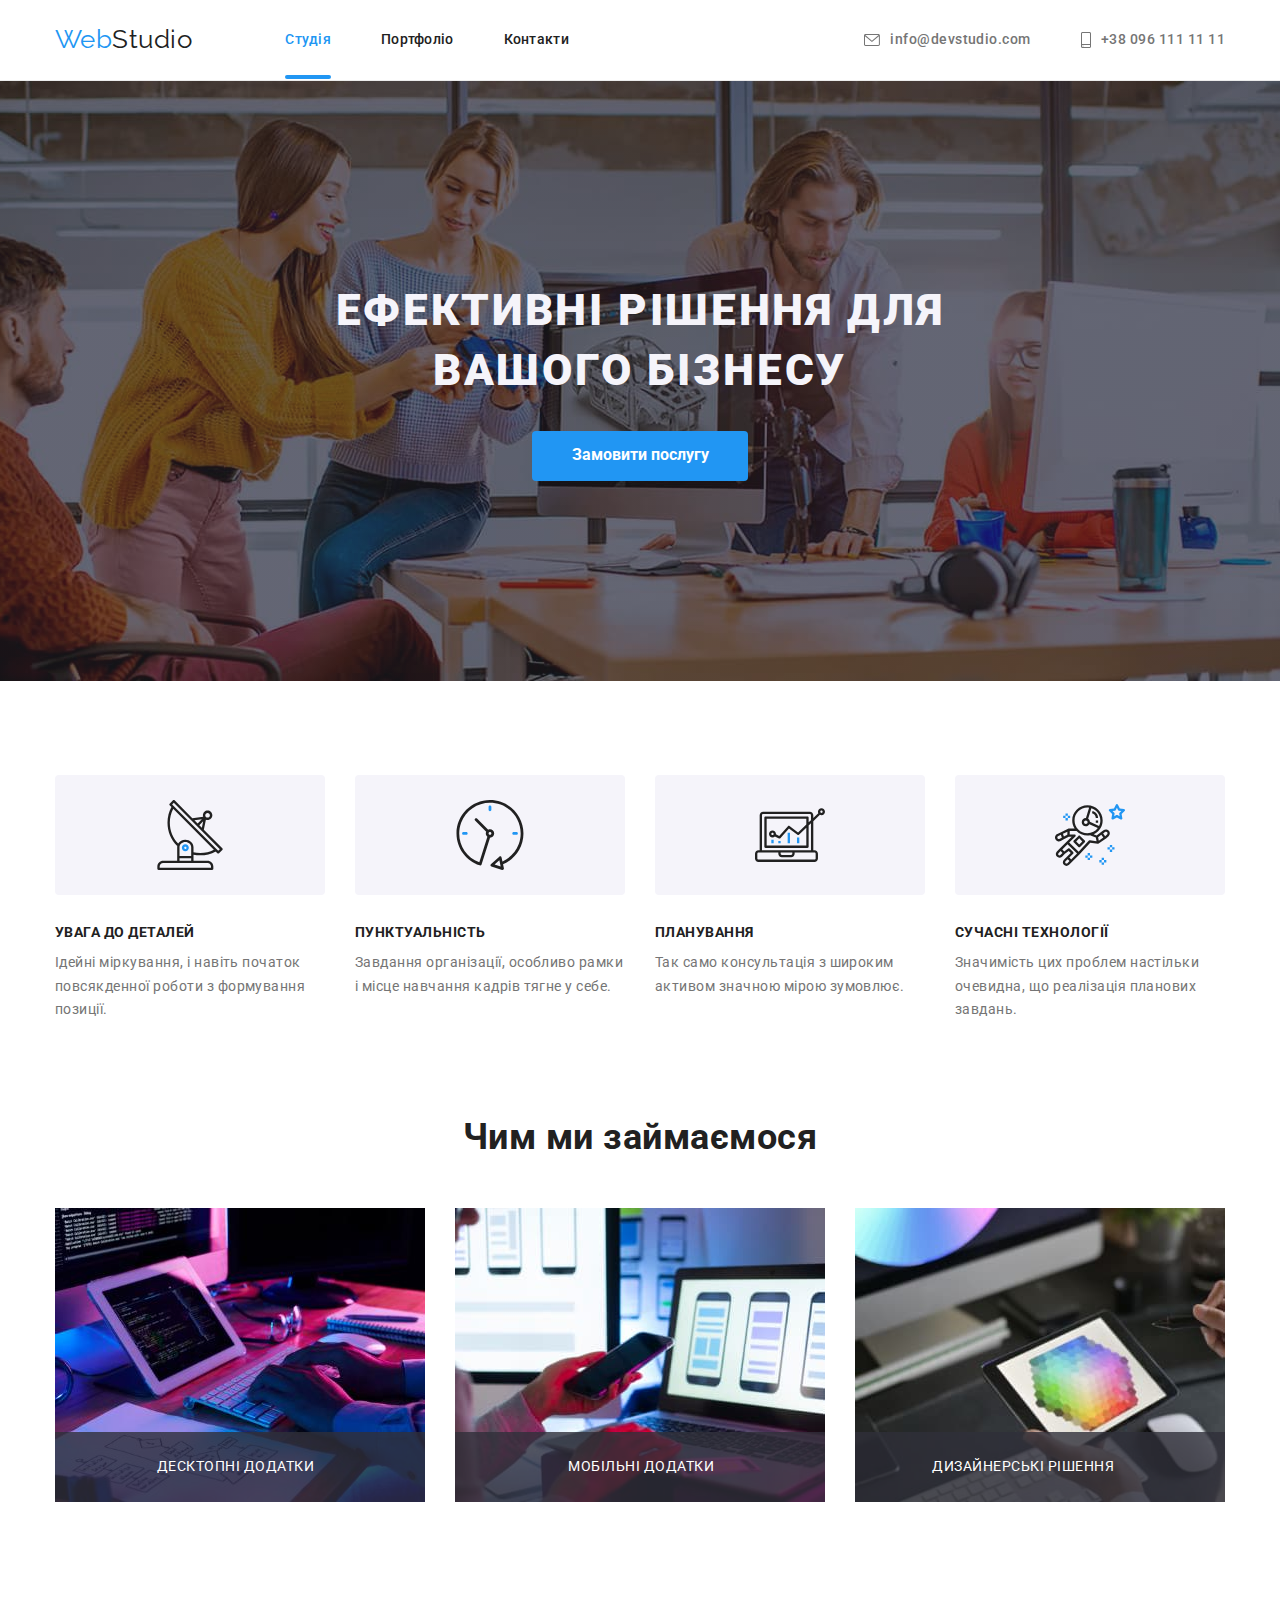
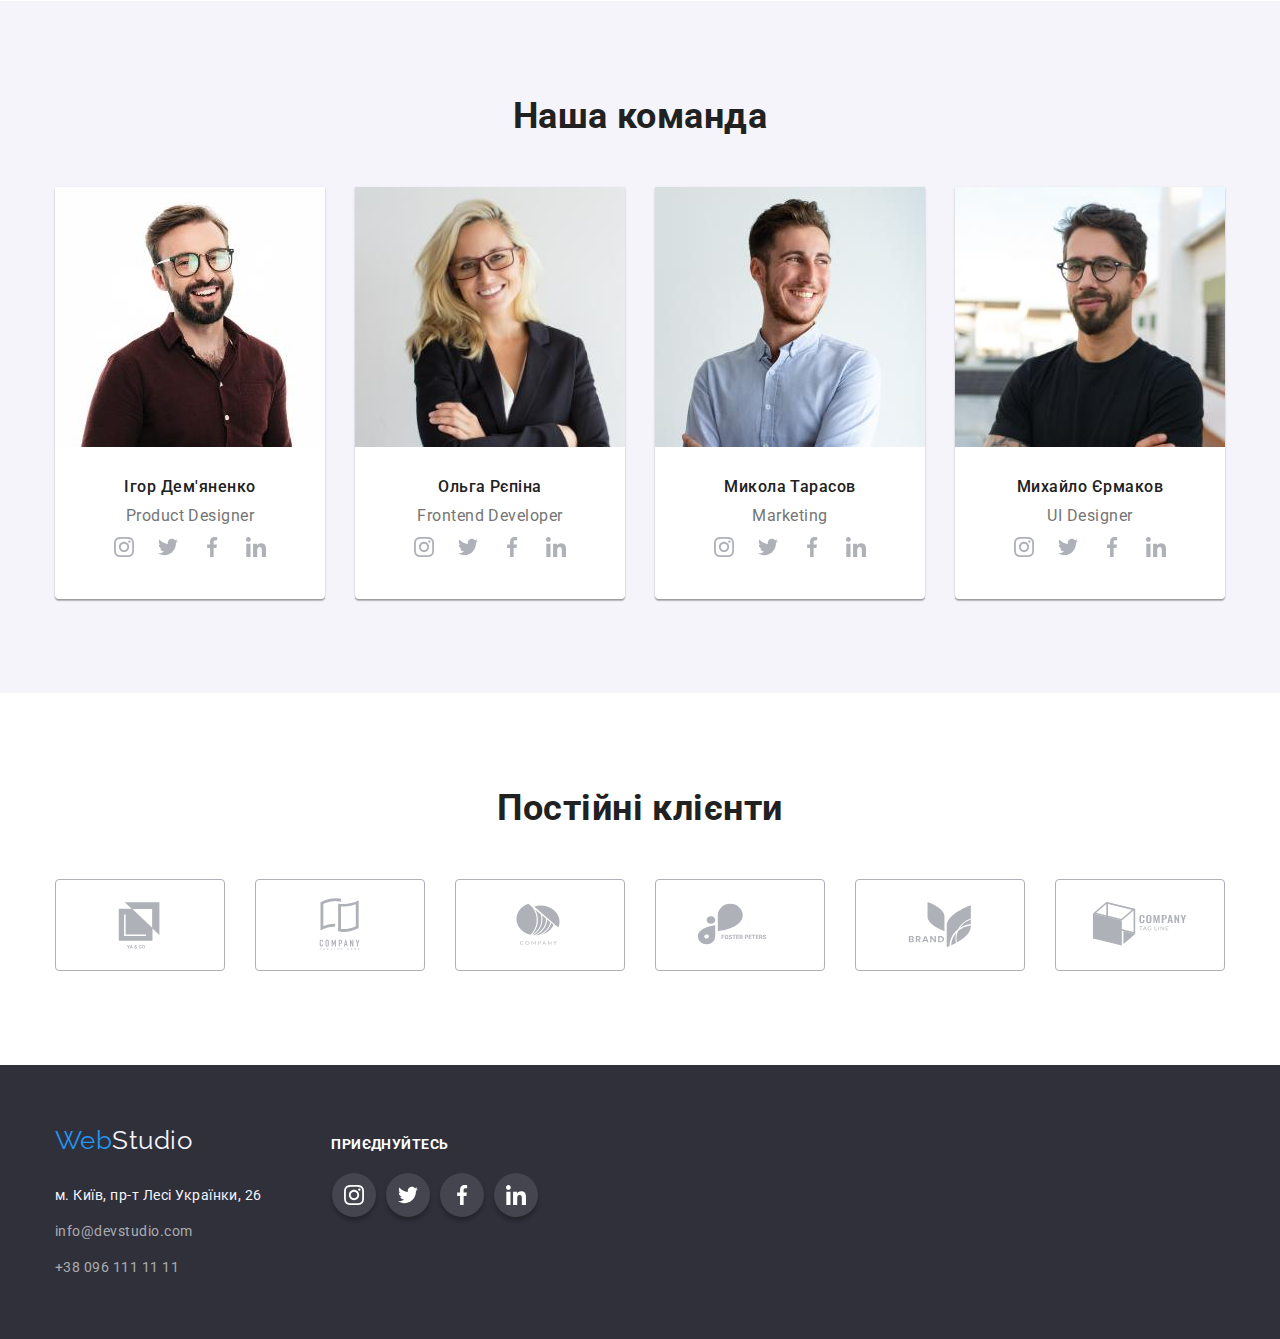
==== commit 6d1973ae: "позиционирование элементов анимация" ====
--- a/index.html
+++ b/index.html
@@ -132,17 +132,26 @@
           <ul class="work list">
             <li class="item">
               <div class="work-box">
-                <img src="./images/box_1.jpg" alt="блок-схема" width="370" />
-                <span class="work-text">Десктопні додатки</span>
-              </div>
-            </li>
-            <li class="item">
-              <img src="./images/box_2.jpg" alt="застосунок для телефону" width="370" />
-              <!-- <span>Мобільні додатки</span> -->
-            </li>
-            <li class="item">
-              <img src="./images/box_3.jpg" alt="веб дизайн" width="370" />
-              <!-- <span>Дизайнерські рішення</span> -->
+                <img src="./images/box_1.jpg" alt="блок-схема" width="370" height="294" />
+                <p class="work-text">Десктопні додатки</p>
+              </div>
+            </li>
+            <li class="item">
+              <div class="work-box">
+                <img
+                  src="./images/box_2.jpg"
+                  alt="застосунок для телефону"
+                  width="370"
+                  height="294"
+                />
+                <p class="work-text">Мобільні додатки</p>
+              </div>
+            </li>
+            <li class="item">
+              <div class="work-box">
+                <img src="./images/box_3.jpg" alt="веб дизайн" width="370" height="294" />
+                <p class="work-text">Дизайнерські рішення</p>
+              </div>
             </li>
           </ul>
         </div>
--- a/css/styles.css
+++ b/css/styles.css
@@ -297,6 +297,8 @@
   min-width: 100%;
   height: 1024px;
   background-color: rgba(0, 0, 0, 0.2);
+  opacity: 1;
+  transition: opacity 250ms cubic-bezier(0.4, 0, 0.2, 1);
 }
 
 .backdrop.is-hidden {
@@ -392,23 +394,32 @@
 }
 .work-box {
   position: relative;
-  /* display: flex;
-  justify-content: center;
-  align-items: center; */
+  display: flex;
+  justify-content: center;
+}
+.work-box::before {
+  display: inline-block;
+  bottom: 0;
+  right: 0;
+  content: '';
+  position: absolute;
+  width: 370px;
+  height: 70px;
+
+  background-color: rgba(47, 48, 58, 0.8);
 }
 
 .work-text {
+  display: inline-block;
+  margin: 27px auto;
   position: absolute;
   bottom: 0;
-  right: 0;
-
+  right: 30%;
+  text-transform: uppercase;
   font-size: 14px;
   line-height: 1.14;
-  /* align: Center; */
+
   color: #ffffff;
-  outline: 3px solid orange;
-  /* width: 370px;
-  position: relative; */
 }
 
 /* team-list */
